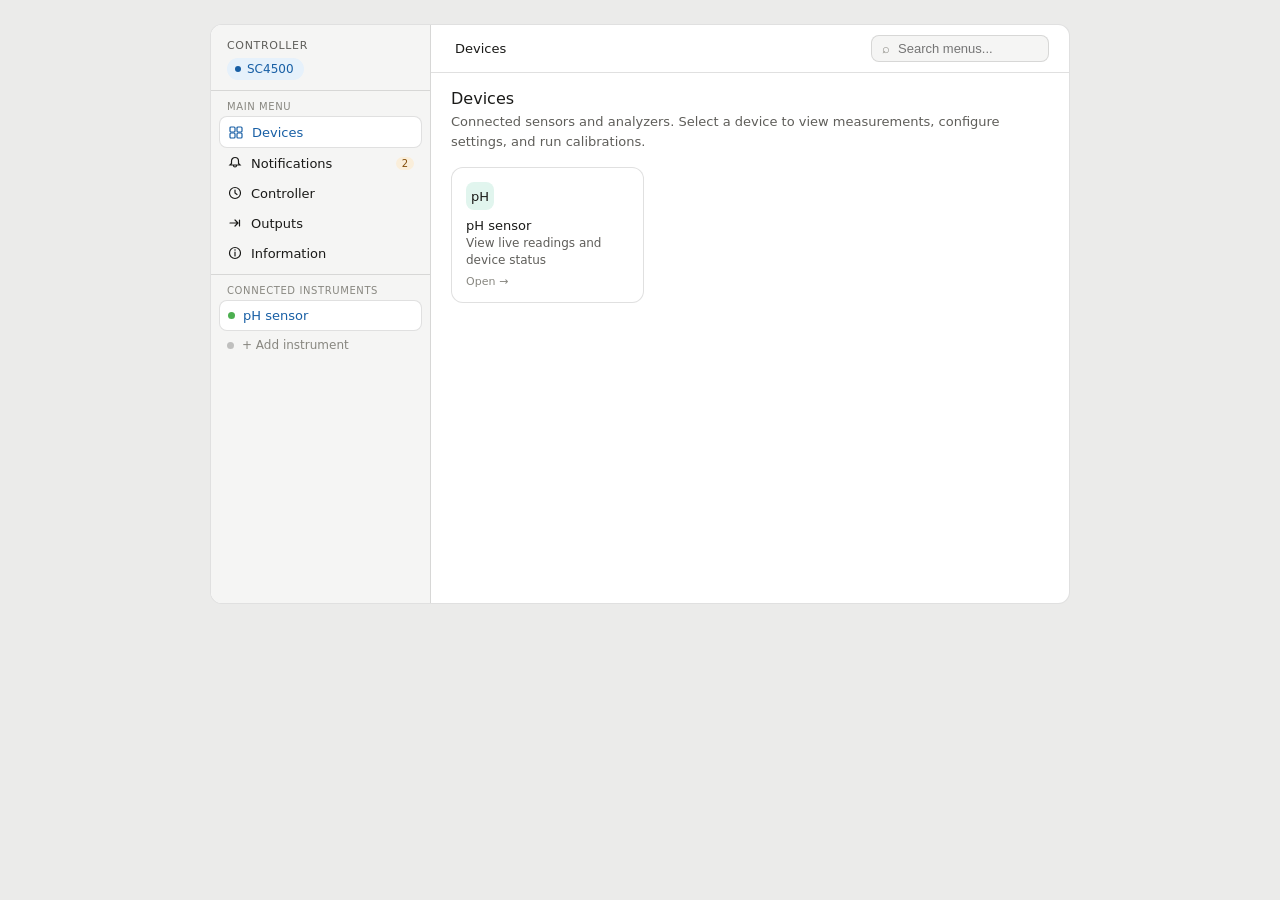
==== index.html @ 0aec09d9 "feat: add initial project structure Add basic HTML, CSS, and JS directories along with index.html to" ====
<!DOCTYPE html>
<html lang="en">
<head>
<meta charset="UTF-8">
<meta name="viewport" content="width=device-width, initial-scale=1.0">
<title>SC4500 Menu Navigator</title>
<link rel="stylesheet" href="css/styles.css">
</head>
<body>

<div class="app">
  <div class="sidebar">
    <div class="sidebar-header">
      <div class="sidebar-title">Controller</div>
      <div class="controller-pill">
        <span class="controller-dot"></span>SC4500
      </div>
    </div>
    <div class="nav-section">
      <div class="nav-label">Main menu</div>
      <button class="nav-item active" id="nav-devices" onclick="showSection('devices')">
        <span class="nav-icon">
          <svg width="14" height="14" viewBox="0 0 14 14" fill="none"><rect x="1" y="2" width="5" height="5" rx="1" stroke="currentColor" stroke-width="1.2"/><rect x="8" y="2" width="5" height="5" rx="1" stroke="currentColor" stroke-width="1.2"/><rect x="1" y="8" width="5" height="5" rx="1" stroke="currentColor" stroke-width="1.2"/><rect x="8" y="8" width="5" height="5" rx="1" stroke="currentColor" stroke-width="1.2"/></svg>
        </span>
        Devices
      </button>
      <button class="nav-item" id="nav-notifications" onclick="showSection('notifications')">
        <span class="nav-icon">
          <svg width="14" height="14" viewBox="0 0 14 14" fill="none"><path d="M7 1.5a3.5 3.5 0 00-3.5 3.5v2.5L2 9h10l-1.5-1.5V5A3.5 3.5 0 007 1.5z" stroke="currentColor" stroke-width="1.2"/><path d="M5.5 9v.5a1.5 1.5 0 003 0V9" stroke="currentColor" stroke-width="1.2"/></svg>
        </span>
        Notifications
        <span class="nav-badge">2</span>
      </button>
      <button class="nav-item" id="nav-controller" onclick="showSection('controller')">
        <span class="nav-icon">
          <svg width="14" height="14" viewBox="0 0 14 14" fill="none"><circle cx="7" cy="7" r="5.5" stroke="currentColor" stroke-width="1.2"/><path d="M7 4v3l2 1.5" stroke="currentColor" stroke-width="1.2" stroke-linecap="round"/></svg>
        </span>
        Controller
      </button>
      <button class="nav-item" id="nav-outputs" onclick="showSection('outputs')">
        <span class="nav-icon">
          <svg width="14" height="14" viewBox="0 0 14 14" fill="none"><path d="M2 7h8m0 0L7 4m3 3l-3 3" stroke="currentColor" stroke-width="1.2" stroke-linecap="round" stroke-linejoin="round"/><path d="M11.5 4v6" stroke="currentColor" stroke-width="1.2" stroke-linecap="round"/></svg>
        </span>
        Outputs
      </button>
      <button class="nav-item" id="nav-information" onclick="showSection('information')">
        <span class="nav-icon">
          <svg width="14" height="14" viewBox="0 0 14 14" fill="none"><circle cx="7" cy="7" r="5.5" stroke="currentColor" stroke-width="1.2"/><path d="M7 6v4" stroke="currentColor" stroke-width="1.2" stroke-linecap="round"/><circle cx="7" cy="4" r="0.75" fill="currentColor"/></svg>
        </span>
        Information
      </button>
    </div>
    <div class="instrument-section">
      <div class="nav-label">Connected instruments</div>
      <button class="inst-item active" id="inst-ph" onclick="selectInstrument('ph')">
        <span class="status-dot dot-ok"></span>pH sensor
      </button>
      <button class="inst-item" onclick="alert('Add an instrument via the Devices menu.')">
        <span class="status-dot" style="background: var(--color-border-secondary);"></span>
        <span style="color: var(--color-text-tertiary); font-size: 12px;">+ Add instrument</span>
      </button>
    </div>
  </div>

  <div class="main">
    <div class="topbar">
      <div class="breadcrumb" id="breadcrumb">
        <span class="bc-item current">Devices</span>
      </div>
      <div class="search-box">
        <span style="color:var(--color-text-tertiary);font-size:13px;">⌕</span>
        <input type="text" id="search-input" placeholder="Search menus..." oninput="doSearch(this.value)" />
      </div>
    </div>
    <div class="content" id="content"></div>
  </div>
</div>

<script src="js/data.js"></script>
<script src="js/app.js"></script>
</body>
</html>
---- css/styles.css ----
*, *::before, *::after { box-sizing: border-box; margin: 0; padding: 0; }
:root {
  --color-background-primary: #ffffff;
  --color-background-secondary: #f5f5f4;
  --color-background-tertiary: #ebebea;
  --color-background-info: #e6f1fb;
  --color-background-danger: #fcebeb;
  --color-background-warning: #faeeda;
  --color-background-success: #eaf3de;
  --color-text-primary: #1a1a18;
  --color-text-secondary: #5f5e5a;
  --color-text-tertiary: #888780;
  --color-text-info: #185fa5;
  --color-text-danger: #a32d2d;
  --color-text-warning: #854f0b;
  --color-text-success: #3b6d11;
  --color-border-tertiary: rgba(0,0,0,0.12);
  --color-border-secondary: rgba(0,0,0,0.22);
  --color-border-primary: rgba(0,0,0,0.32);
  --color-border-info: #378add;
  --color-border-danger: #e24b4a;
  --color-border-warning: #ba7517;
  --font-sans: system-ui, -apple-system, sans-serif;
  --font-mono: ui-monospace, monospace;
  --border-radius-md: 8px;
  --border-radius-lg: 12px;
}
@media (prefers-color-scheme: dark) {
  :root {
    --color-background-primary: #1e1e1c;
    --color-background-secondary: #2a2a28;
    --color-background-tertiary: #323230;
    --color-background-info: #0c2e52;
    --color-background-danger: #3d1010;
    --color-background-warning: #3d2504;
    --color-background-success: #172a08;
    --color-text-primary: #f0ede8;
    --color-text-secondary: #b4b2a9;
    --color-text-tertiary: #888780;
    --color-text-info: #85b7eb;
    --color-text-danger: #f09595;
    --color-text-warning: #fac775;
    --color-text-success: #c0dd97;
    --color-border-tertiary: rgba(255,255,255,0.1);
    --color-border-secondary: rgba(255,255,255,0.18);
    --color-border-primary: rgba(255,255,255,0.28);
    --color-border-info: #378add;
    --color-border-danger: #e24b4a;
    --color-border-warning: #ba7517;
  }
}
body { font-family: var(--font-sans); background: var(--color-background-tertiary); min-height: 100vh; display: flex; align-items: flex-start; justify-content: center; padding: 24px 16px; }
.app { display: flex; height: 580px; border: 0.5px solid var(--color-border-tertiary); border-radius: var(--border-radius-lg); overflow: hidden; background: var(--color-background-primary); width: 100%; max-width: 860px; }
.sidebar { width: 220px; border-right: 0.5px solid var(--color-border-tertiary); display: flex; flex-direction: column; background: var(--color-background-secondary); flex-shrink: 0; }
.sidebar-header { padding: 14px 16px 10px; border-bottom: 0.5px solid var(--color-border-tertiary); }
.sidebar-title { font-size: 11px; font-weight: 500; color: var(--color-text-secondary); text-transform: uppercase; letter-spacing: 0.06em; }
.controller-pill { display: inline-flex; align-items: center; gap: 6px; margin-top: 6px; padding: 4px 10px 4px 8px; background: var(--color-background-info); border-radius: 20px; font-size: 12px; font-weight: 500; color: var(--color-text-info); cursor: default; border: none; }
.controller-dot { width: 6px; height: 6px; border-radius: 50%; background: currentColor; }
.nav-section { padding: 10px 8px 6px; border-bottom: 0.5px solid var(--color-border-tertiary); }
.nav-label { font-size: 10px; font-weight: 500; color: var(--color-text-tertiary); padding: 0 8px 4px; text-transform: uppercase; letter-spacing: 0.06em; }
.nav-item { display: flex; align-items: center; gap: 8px; padding: 7px 8px; border-radius: var(--border-radius-md); cursor: pointer; font-size: 13px; color: var(--color-text-primary); border: none; background: none; width: 100%; text-align: left; }
.nav-item:hover { background: var(--color-background-tertiary); }
.nav-item.active { background: var(--color-background-primary); color: var(--color-text-info); font-weight: 500; border: 0.5px solid var(--color-border-tertiary); }
.nav-icon { width: 16px; height: 16px; display: flex; align-items: center; justify-content: center; flex-shrink: 0; }
.nav-badge { margin-left: auto; font-size: 10px; padding: 1px 6px; border-radius: 20px; background: var(--color-background-warning); color: var(--color-text-warning); font-weight: 500; }
.instrument-section { padding: 10px 8px 6px; flex: 1; overflow-y: auto; }
.inst-item { display: flex; align-items: center; gap: 8px; padding: 7px 8px; border-radius: var(--border-radius-md); cursor: pointer; font-size: 13px; color: var(--color-text-secondary); border: none; background: none; width: 100%; text-align: left; }
.inst-item:hover { background: var(--color-background-tertiary); color: var(--color-text-primary); }
.inst-item.active { color: var(--color-text-info); background: var(--color-background-primary); font-weight: 500; border: 0.5px solid var(--color-border-tertiary); }
.status-dot { width: 7px; height: 7px; border-radius: 50%; flex-shrink: 0; }
.dot-ok { background: #4caf50; }
.main { flex: 1; display: flex; flex-direction: column; overflow: hidden; min-width: 0; }
.topbar { padding: 0 20px; height: 48px; border-bottom: 0.5px solid var(--color-border-tertiary); display: flex; align-items: center; gap: 0; }
.breadcrumb { display: flex; align-items: center; gap: 0; font-size: 13px; flex: 1; min-width: 0; overflow: hidden; }
.bc-item { color: var(--color-text-secondary); white-space: nowrap; cursor: pointer; padding: 2px 4px; border-radius: 4px; }
.bc-item:hover { color: var(--color-text-primary); background: var(--color-background-secondary); }
.bc-item.current { color: var(--color-text-primary); font-weight: 500; cursor: default; }
.bc-item.current:hover { background: none; }
.bc-sep { color: var(--color-text-tertiary); padding: 0 2px; font-size: 11px; }
.search-box { display: flex; align-items: center; gap: 8px; background: var(--color-background-secondary); border: 0.5px solid var(--color-border-tertiary); border-radius: var(--border-radius-md); padding: 5px 10px; }
.search-box input { border: none; background: none; font-size: 13px; color: var(--color-text-primary); outline: none; width: 140px; }
.content { flex: 1; overflow-y: auto; padding: 16px 20px; }
.page-title { font-size: 16px; font-weight: 500; color: var(--color-text-primary); margin-bottom: 4px; }
.page-desc { font-size: 13px; color: var(--color-text-secondary); margin-bottom: 16px; line-height: 1.5; }
.menu-grid { display: grid; grid-template-columns: repeat(auto-fill, minmax(180px, 1fr)); gap: 10px; margin-bottom: 20px; }
.menu-card { background: var(--color-background-primary); border: 0.5px solid var(--color-border-tertiary); border-radius: var(--border-radius-lg); padding: 14px; cursor: pointer; transition: border-color 0.1s; }
.menu-card:hover { border-color: var(--color-border-secondary); background: var(--color-background-secondary); }
.menu-card-icon { width: 28px; height: 28px; border-radius: var(--border-radius-md); display: flex; align-items: center; justify-content: center; margin-bottom: 8px; font-size: 14px; }
.menu-card-title { font-size: 13px; font-weight: 500; color: var(--color-text-primary); margin-bottom: 2px; }
.menu-card-sub { font-size: 12px; color: var(--color-text-secondary); line-height: 1.4; }
.menu-card-arrow { font-size: 11px; color: var(--color-text-tertiary); margin-top: 6px; }
.detail-section { background: var(--color-background-secondary); border-radius: var(--border-radius-lg); padding: 16px; margin-bottom: 12px; }
.detail-section-title { font-size: 12px; font-weight: 500; color: var(--color-text-secondary); text-transform: uppercase; letter-spacing: 0.06em; margin-bottom: 10px; }
.setting-row { display: flex; align-items: center; padding: 8px 0; border-bottom: 0.5px solid var(--color-border-tertiary); }
.setting-row:last-child { border-bottom: none; }
.setting-name { font-size: 13px; color: var(--color-text-primary); flex: 1; }
.setting-value { font-size: 13px; color: var(--color-text-secondary); }
.setting-path { font-size: 11px; color: var(--color-text-tertiary); margin-top: 2px; font-family: var(--font-mono); }
.tag { display: inline-block; font-size: 11px; padding: 2px 8px; border-radius: 20px; margin-right: 4px; }
.tag-required { background: var(--color-background-danger); color: var(--color-text-danger); }
.tag-optional { background: var(--color-background-secondary); color: var(--color-text-secondary); border: 0.5px solid var(--color-border-secondary); }
.note-box { background: var(--color-background-info); border-left: 2px solid var(--color-border-info); border-radius: 0 var(--border-radius-md) var(--border-radius-md) 0; padding: 8px 12px; font-size: 12px; color: var(--color-text-info); margin-bottom: 12px; line-height: 1.5; }
.warn-box { background: var(--color-background-warning); border-left: 2px solid var(--color-border-warning); border-radius: 0 var(--border-radius-md) var(--border-radius-md) 0; padding: 8px 12px; font-size: 12px; color: var(--color-text-warning); margin-bottom: 12px; line-height: 1.5; }
.danger-box { background: var(--color-background-danger); border-left: 2px solid var(--color-border-danger); border-radius: 0 var(--border-radius-md) var(--border-radius-md) 0; padding: 8px 12px; font-size: 12px; color: var(--color-text-danger); margin-bottom: 12px; line-height: 1.5; }
.back-btn { display: inline-flex; align-items: center; gap: 6px; font-size: 13px; color: var(--color-text-secondary); cursor: pointer; padding: 4px 8px; border-radius: var(--border-radius-md); border: none; background: none; margin-bottom: 12px; }
.back-btn:hover { background: var(--color-background-secondary); color: var(--color-text-primary); }
.sr-item { display: flex; align-items: flex-start; gap: 10px; padding: 10px 12px; border: 0.5px solid var(--color-border-tertiary); border-radius: var(--border-radius-md); margin-bottom: 8px; cursor: pointer; background: var(--color-background-primary); }
.sr-item:hover { border-color: var(--color-border-secondary); background: var(--color-background-secondary); }
.sr-name { font-size: 13px; font-weight: 500; color: var(--color-text-primary); }
.sr-path { font-size: 11px; color: var(--color-text-tertiary); font-family: var(--font-mono); margin-top: 2px; }
.sr-desc { font-size: 12px; color: var(--color-text-secondary); margin-top: 3px; }
.empty-state { text-align: center; padding: 40px 20px; color: var(--color-text-secondary); font-size: 13px; }
button { font-family: var(--font-sans); cursor: pointer; }
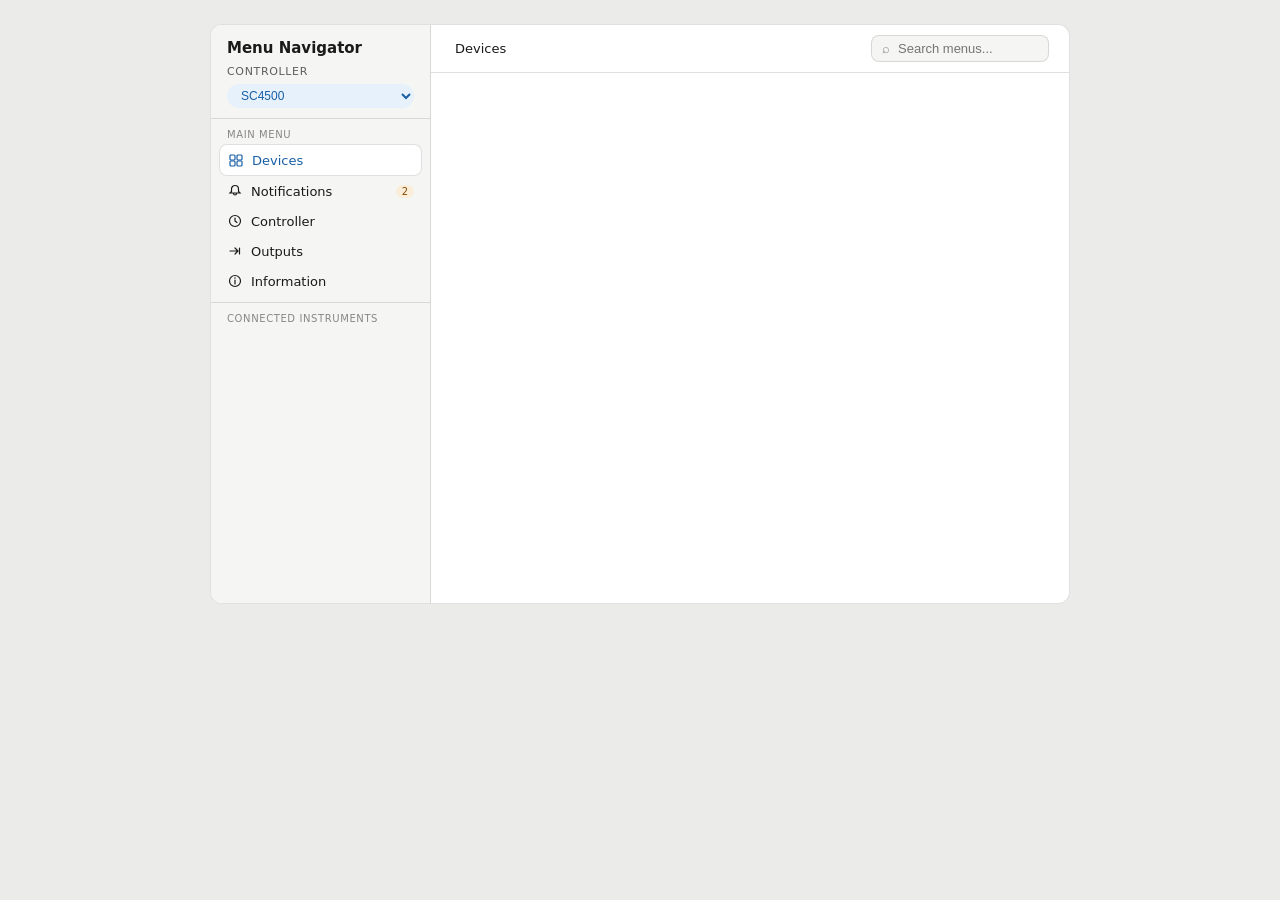
==== commit 331307b2: "feat(ui): add controller switching and dynamic instrument display Implement dropdown selection for S" ====
--- a/index.html
+++ b/index.html
@@ -11,10 +11,12 @@
 <div class="app">
   <div class="sidebar">
     <div class="sidebar-header">
+      <div class="app-title">Menu Navigator</div>
       <div class="sidebar-title">Controller</div>
-      <div class="controller-pill">
-        <span class="controller-dot"></span>SC4500
-      </div>
+      <select id="controller-select" class="controller-select" onchange="switchController(this.value)">
+        <option value="sc4500">SC4500</option>
+        <option value="sc200">SC200</option>
+      </select>
     </div>
     <div class="nav-section">
       <div class="nav-label">Main menu</div>
@@ -22,43 +24,37 @@
         <span class="nav-icon">
           <svg width="14" height="14" viewBox="0 0 14 14" fill="none"><rect x="1" y="2" width="5" height="5" rx="1" stroke="currentColor" stroke-width="1.2"/><rect x="8" y="2" width="5" height="5" rx="1" stroke="currentColor" stroke-width="1.2"/><rect x="1" y="8" width="5" height="5" rx="1" stroke="currentColor" stroke-width="1.2"/><rect x="8" y="8" width="5" height="5" rx="1" stroke="currentColor" stroke-width="1.2"/></svg>
         </span>
-        Devices
+        <span class="nav-label-text">Devices</span>
       </button>
       <button class="nav-item" id="nav-notifications" onclick="showSection('notifications')">
         <span class="nav-icon">
           <svg width="14" height="14" viewBox="0 0 14 14" fill="none"><path d="M7 1.5a3.5 3.5 0 00-3.5 3.5v2.5L2 9h10l-1.5-1.5V5A3.5 3.5 0 007 1.5z" stroke="currentColor" stroke-width="1.2"/><path d="M5.5 9v.5a1.5 1.5 0 003 0V9" stroke="currentColor" stroke-width="1.2"/></svg>
         </span>
-        Notifications
+        <span class="nav-label-text">Notifications</span>
         <span class="nav-badge">2</span>
       </button>
       <button class="nav-item" id="nav-controller" onclick="showSection('controller')">
         <span class="nav-icon">
           <svg width="14" height="14" viewBox="0 0 14 14" fill="none"><circle cx="7" cy="7" r="5.5" stroke="currentColor" stroke-width="1.2"/><path d="M7 4v3l2 1.5" stroke="currentColor" stroke-width="1.2" stroke-linecap="round"/></svg>
         </span>
-        Controller
+        <span class="nav-label-text">Controller</span>
       </button>
       <button class="nav-item" id="nav-outputs" onclick="showSection('outputs')">
         <span class="nav-icon">
           <svg width="14" height="14" viewBox="0 0 14 14" fill="none"><path d="M2 7h8m0 0L7 4m3 3l-3 3" stroke="currentColor" stroke-width="1.2" stroke-linecap="round" stroke-linejoin="round"/><path d="M11.5 4v6" stroke="currentColor" stroke-width="1.2" stroke-linecap="round"/></svg>
         </span>
-        Outputs
+        <span class="nav-label-text">Outputs</span>
       </button>
       <button class="nav-item" id="nav-information" onclick="showSection('information')">
         <span class="nav-icon">
           <svg width="14" height="14" viewBox="0 0 14 14" fill="none"><circle cx="7" cy="7" r="5.5" stroke="currentColor" stroke-width="1.2"/><path d="M7 6v4" stroke="currentColor" stroke-width="1.2" stroke-linecap="round"/><circle cx="7" cy="4" r="0.75" fill="currentColor"/></svg>
         </span>
-        Information
+        <span class="nav-label-text">Information</span>
       </button>
     </div>
     <div class="instrument-section">
       <div class="nav-label">Connected instruments</div>
-      <button class="inst-item active" id="inst-ph" onclick="selectInstrument('ph')">
-        <span class="status-dot dot-ok"></span>pH sensor
-      </button>
-      <button class="inst-item" onclick="alert('Add an instrument via the Devices menu.')">
-        <span class="status-dot" style="background: var(--color-border-secondary);"></span>
-        <span style="color: var(--color-text-tertiary); font-size: 12px;">+ Add instrument</span>
-      </button>
+      <div id="instrument-list"></div>
     </div>
   </div>
 
@@ -76,7 +72,9 @@
   </div>
 </div>
 
-<script src="js/data.js"></script>
+<script src="js/data/controllers.js"></script>
+<script src="js/data/devices.js"></script>
+<script src="js/data/config.js"></script>
 <script src="js/app.js"></script>
 </body>
 </html>
--- a/css/styles.css
+++ b/css/styles.css
@@ -53,9 +53,12 @@
 .app { display: flex; height: 580px; border: 0.5px solid var(--color-border-tertiary); border-radius: var(--border-radius-lg); overflow: hidden; background: var(--color-background-primary); width: 100%; max-width: 860px; }
 .sidebar { width: 220px; border-right: 0.5px solid var(--color-border-tertiary); display: flex; flex-direction: column; background: var(--color-background-secondary); flex-shrink: 0; }
 .sidebar-header { padding: 14px 16px 10px; border-bottom: 0.5px solid var(--color-border-tertiary); }
+.app-title { font-size: 15px; font-weight: 600; color: var(--color-text-primary); margin-bottom: 8px; }
 .sidebar-title { font-size: 11px; font-weight: 500; color: var(--color-text-secondary); text-transform: uppercase; letter-spacing: 0.06em; }
 .controller-pill { display: inline-flex; align-items: center; gap: 6px; margin-top: 6px; padding: 4px 10px 4px 8px; background: var(--color-background-info); border-radius: 20px; font-size: 12px; font-weight: 500; color: var(--color-text-info); cursor: default; border: none; }
 .controller-dot { width: 6px; height: 6px; border-radius: 50%; background: currentColor; }
+.controller-select { display: block; margin-top: 6px; padding: 4px 10px; background: var(--color-background-info); border: none; border-radius: 20px; font-size: 12px; font-weight: 500; color: var(--color-text-info); cursor: pointer; width: 100%; outline: none; }
+.controller-select:hover { background: var(--color-background-tertiary); }
 .nav-section { padding: 10px 8px 6px; border-bottom: 0.5px solid var(--color-border-tertiary); }
 .nav-label { font-size: 10px; font-weight: 500; color: var(--color-text-tertiary); padding: 0 8px 4px; text-transform: uppercase; letter-spacing: 0.06em; }
 .nav-item { display: flex; align-items: center; gap: 8px; padding: 7px 8px; border-radius: var(--border-radius-md); cursor: pointer; font-size: 13px; color: var(--color-text-primary); border: none; background: none; width: 100%; text-align: left; }
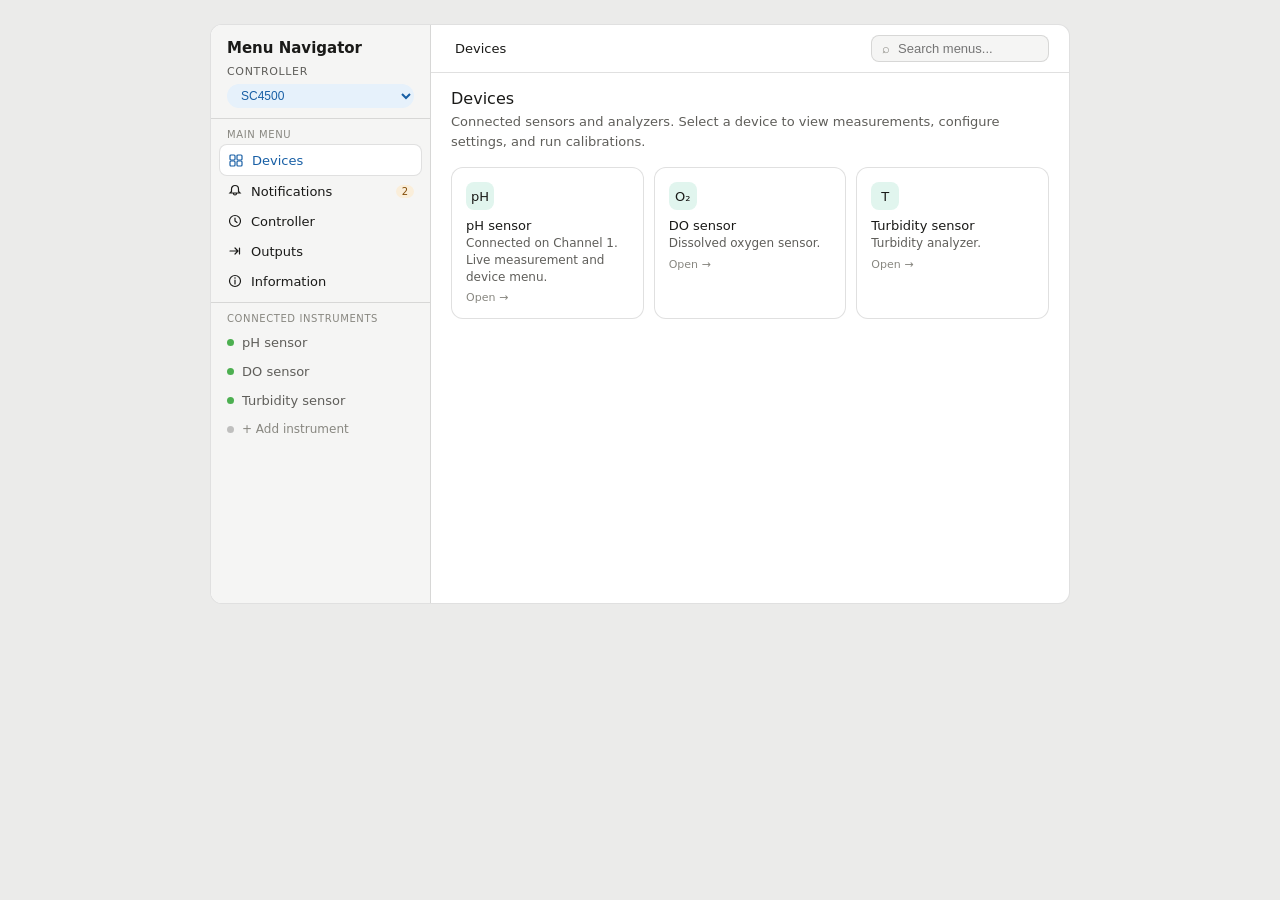
==== commit aed8e2e3: "feat(ui): add dynamic main navigation and diagnostics menu Refactor main navigation to render dynami" ====
--- a/index.html
+++ b/index.html
@@ -20,37 +20,7 @@
     </div>
     <div class="nav-section">
       <div class="nav-label">Main menu</div>
-      <button class="nav-item active" id="nav-devices" onclick="showSection('devices')">
-        <span class="nav-icon">
-          <svg width="14" height="14" viewBox="0 0 14 14" fill="none"><rect x="1" y="2" width="5" height="5" rx="1" stroke="currentColor" stroke-width="1.2"/><rect x="8" y="2" width="5" height="5" rx="1" stroke="currentColor" stroke-width="1.2"/><rect x="1" y="8" width="5" height="5" rx="1" stroke="currentColor" stroke-width="1.2"/><rect x="8" y="8" width="5" height="5" rx="1" stroke="currentColor" stroke-width="1.2"/></svg>
-        </span>
-        <span class="nav-label-text">Devices</span>
-      </button>
-      <button class="nav-item" id="nav-notifications" onclick="showSection('notifications')">
-        <span class="nav-icon">
-          <svg width="14" height="14" viewBox="0 0 14 14" fill="none"><path d="M7 1.5a3.5 3.5 0 00-3.5 3.5v2.5L2 9h10l-1.5-1.5V5A3.5 3.5 0 007 1.5z" stroke="currentColor" stroke-width="1.2"/><path d="M5.5 9v.5a1.5 1.5 0 003 0V9" stroke="currentColor" stroke-width="1.2"/></svg>
-        </span>
-        <span class="nav-label-text">Notifications</span>
-        <span class="nav-badge">2</span>
-      </button>
-      <button class="nav-item" id="nav-controller" onclick="showSection('controller')">
-        <span class="nav-icon">
-          <svg width="14" height="14" viewBox="0 0 14 14" fill="none"><circle cx="7" cy="7" r="5.5" stroke="currentColor" stroke-width="1.2"/><path d="M7 4v3l2 1.5" stroke="currentColor" stroke-width="1.2" stroke-linecap="round"/></svg>
-        </span>
-        <span class="nav-label-text">Controller</span>
-      </button>
-      <button class="nav-item" id="nav-outputs" onclick="showSection('outputs')">
-        <span class="nav-icon">
-          <svg width="14" height="14" viewBox="0 0 14 14" fill="none"><path d="M2 7h8m0 0L7 4m3 3l-3 3" stroke="currentColor" stroke-width="1.2" stroke-linecap="round" stroke-linejoin="round"/><path d="M11.5 4v6" stroke="currentColor" stroke-width="1.2" stroke-linecap="round"/></svg>
-        </span>
-        <span class="nav-label-text">Outputs</span>
-      </button>
-      <button class="nav-item" id="nav-information" onclick="showSection('information')">
-        <span class="nav-icon">
-          <svg width="14" height="14" viewBox="0 0 14 14" fill="none"><circle cx="7" cy="7" r="5.5" stroke="currentColor" stroke-width="1.2"/><path d="M7 6v4" stroke="currentColor" stroke-width="1.2" stroke-linecap="round"/><circle cx="7" cy="4" r="0.75" fill="currentColor"/></svg>
-        </span>
-        <span class="nav-label-text">Information</span>
-      </button>
+      <div id="main-nav-container"></div>
     </div>
     <div class="instrument-section">
       <div class="nav-label">Connected instruments</div>
